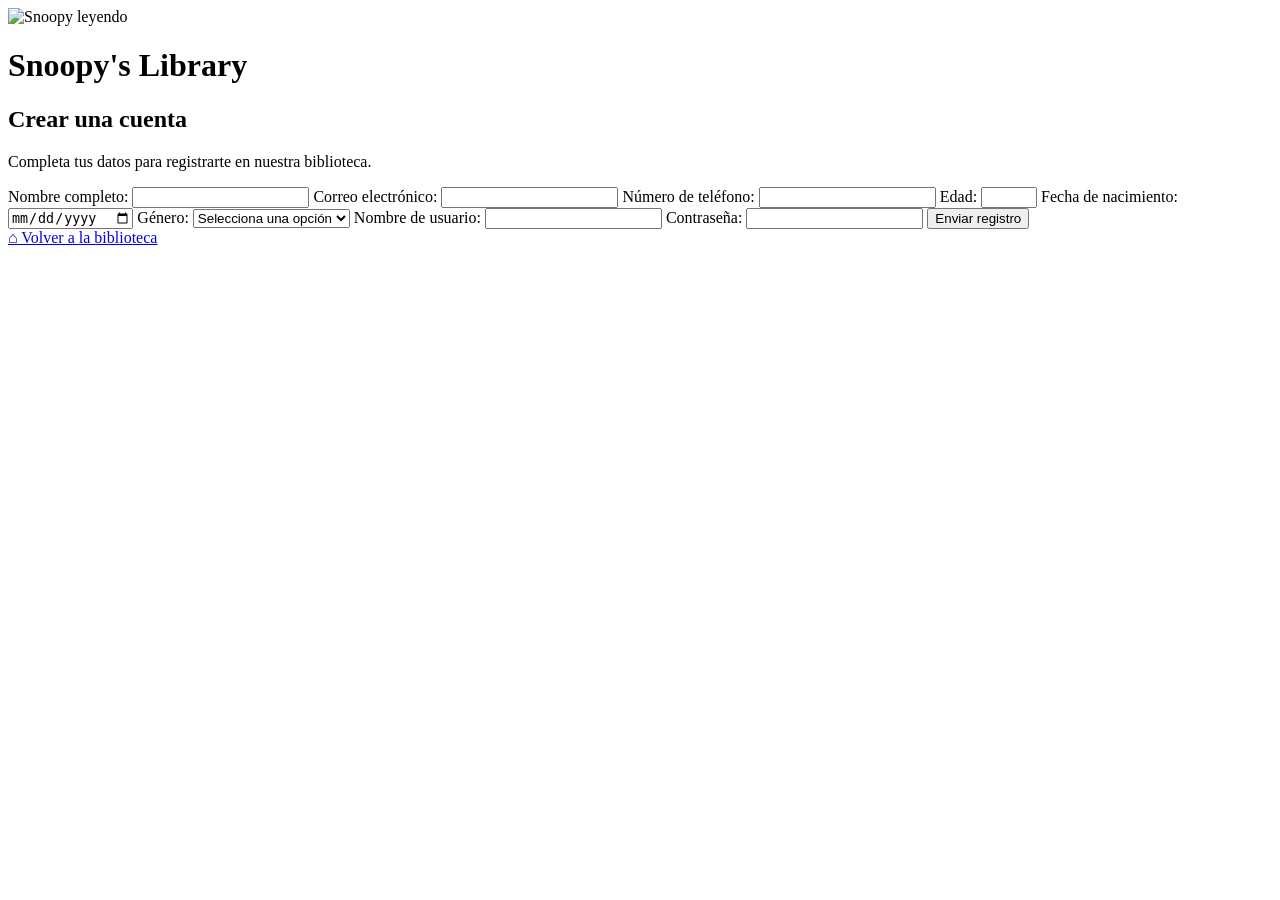
==== contacto.html @ fae51761 "Add files via upload" ====
<!DOCTYPE html>
<html lang="es">
<head>
    <meta charset="UTF-8">
    <meta name="viewport" content="width=device-width, initial-scale=1.0">
    <title>Registro | Snoopy's Library</title>

    <link rel="stylesheet" href="css/contacto.css">
</head>

<body>
    <main class="contact-section">

        <header class="form-header">
            <img src="img/snoopy.jpg"
                 alt="Snoopy leyendo"
                 class="logo">

            <h1>Snoopy's Library</h1>
            <h2>Crear una cuenta</h2>

            <p>Completa tus datos para registrarte en nuestra biblioteca.</p>
        </header>

        <form class="contact-form" action="guardar.php" method="POST">

            <label for="nombre">Nombre completo:</label>
            <input type="text" id="nombre" name="nombre"
                   maxlength="100" autocomplete="name" required>

            <label for="email">Correo electrónico:</label>
            <input type="email" id="email" name="email"
                   maxlength="150" autocomplete="email" required>

            <label for="numero">Número de teléfono:</label>
            <input type="tel" id="numero" name="numero"
                   maxlength="20" autocomplete="tel" required>

            <label for="edad">Edad:</label>
            <input type="number" id="edad" name="edad"
                   min="1" max="120" required>

            <label for="fecha_nacimiento">Fecha de nacimiento:</label>
            <input type="date" id="fecha_nacimiento"
                   name="fecha_nacimiento" required>

            <label for="genero">Género:</label>
            <select id="genero" name="genero" required>
                <option value="">Selecciona una opción</option>
                <option value="Femenino">Femenino</option>
                <option value="Masculino">Masculino</option>
                <option value="Otro">Otro</option>
                <option value="Prefiero no decirlo">Prefiero no decirlo</option>
            </select>

            <label for="usuario">Nombre de usuario:</label>
            <input type="text" id="usuario" name="usuario"
                   maxlength="30" autocomplete="username" required>

            <label for="contrasena">Contraseña:</label>
            <input type="password" id="contrasena" name="contrasena"
                   minlength="8" maxlength="72"
                   autocomplete="new-password" required>

            <button type="submit">Enviar registro</button>

        </form>

        <a href="Ej4.html" class="home-link">
            ⌂ Volver a la biblioteca
        </a>

    </main>
</body>
</html>
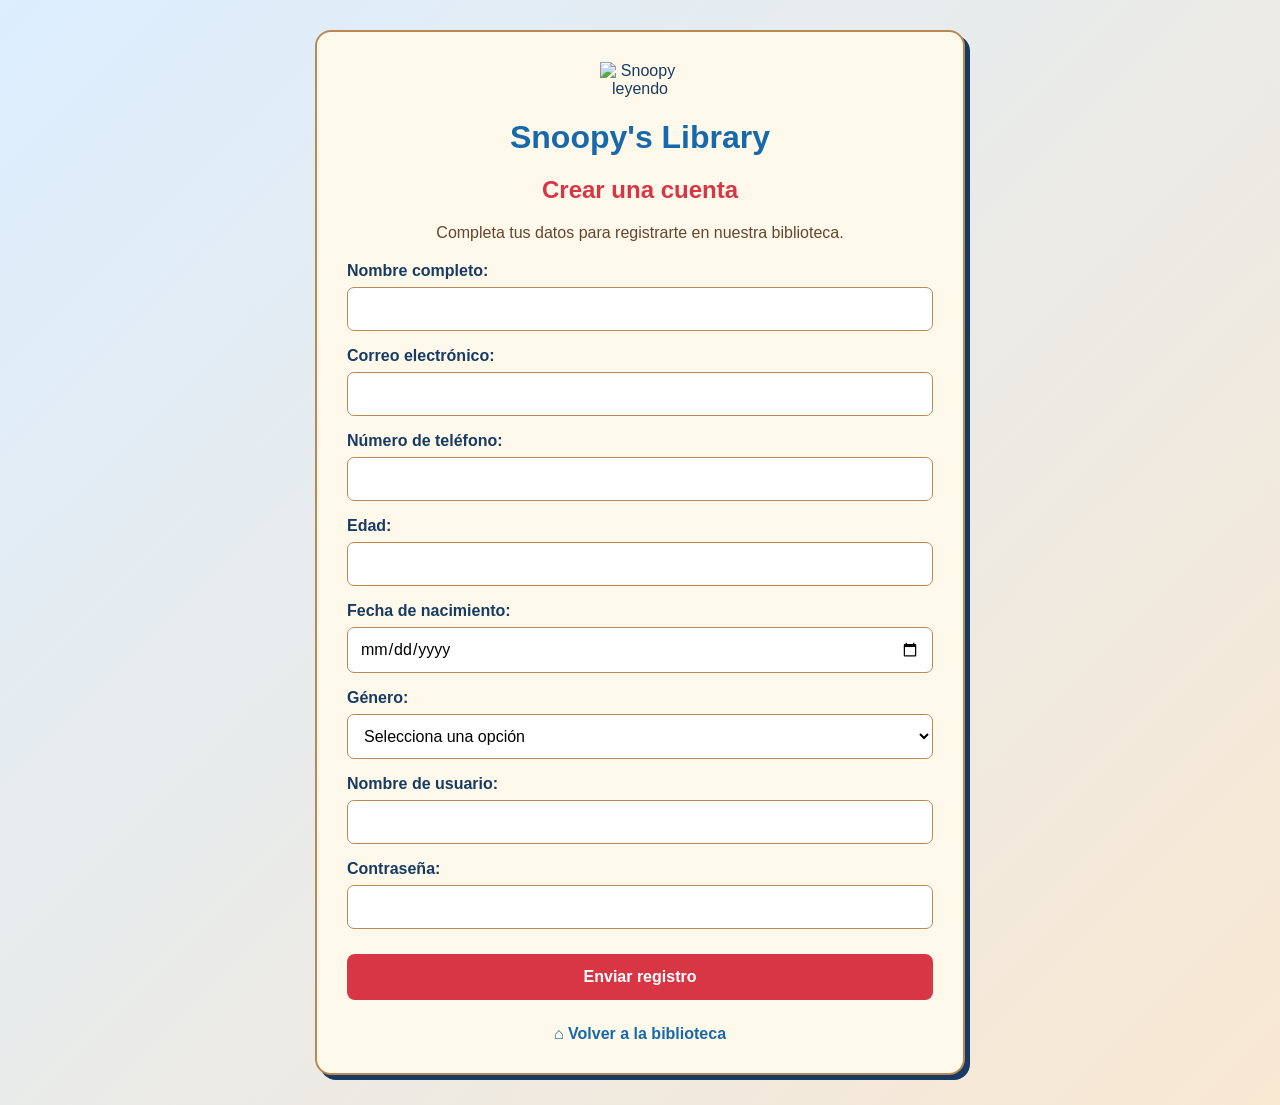
==== commit 898db4f5: "Fix HTML encoding in contacto.html" ====
--- a/contacto.html
+++ b/contacto.html
@@ -6,7 +6,7 @@
     <meta name="viewport" content="width=device-width, initial-scale=1.0">
     <title>Registro | Snoopy's Library</title>
 
-    <link rel="stylesheet" href="css/contacto.css">
+    <link rel="stylesheet" href="contacto.css">
 </head>
 
 <body>
@@ -67,7 +67,7 @@
 
         </form>
 
-        <a href="Ej4.html" class="home-link">
+        <a href="index.html" class="home-link">
             ⌂ Volver a la biblioteca
         </a>
 
--- a/contacto.css
+++ b/contacto.css
@@ -0,0 +1,120 @@
+
+
+* {
+    box-sizing: border-box;
+}
+
+body {
+    margin: 0;
+    min-height: 100vh;
+    padding: 30px 15px;
+    background: linear-gradient(135deg, #DCEEFF, #F9E8D2);
+    font-family: 'Segoe UI', Tahoma, sans-serif;
+    color: #173B63;
+}
+
+.contact-section {
+    width: 100%;
+    max-width: 650px;
+    margin: 0 auto;
+    padding: 30px;
+    background-color: #FFF9EC;
+    border: 2px solid #B88955;
+    border-radius: 16px;
+    box-shadow: 5px 5px 0 #173B63;
+}
+
+.form-header {
+    text-align: center;
+}
+
+.form-header .logo {
+    width: 80px;
+    height: auto;
+    display: block;
+    margin: 0 auto 10px;
+}
+
+
+
+
+.form-header h1 {
+    color: #1769AA;
+    margin-bottom: 8px;
+}
+
+.form-header h2 {
+    color: #D93645;
+    margin-bottom: 10px;
+}
+
+.form-header p {
+    color: #65452F;
+    line-height: 1.6;
+}
+
+.contact-form label {
+    display: block;
+    margin: 16px 0 7px;
+    font-weight: 600;
+}
+
+.contact-form input,
+.contact-form select {
+    display: block;
+    width: 100%;
+    padding: 12px;
+    border: 1px solid #B88955;
+    border-radius: 7px;
+    background-color: #FFFFFF;
+    font: inherit;
+}
+
+.contact-form input:focus,
+.contact-form select:focus {
+    outline: 2px solid #1769AA;
+    border-color: #1769AA;
+}
+
+.contact-form button {
+    display: block;
+    width: 100%;
+    margin-top: 25px;
+    padding: 14px;
+    border: none;
+    border-radius: 8px;
+    background-color: #D93645;
+    color: #FFFFFF;
+    font-size: 16px;
+    font-weight: bold;
+    cursor: pointer;
+}
+
+.contact-form button:hover {
+    background-color: #B92535;
+}
+
+.home-link {
+    display: block;
+    width: fit-content;
+    margin: 25px auto 0;
+    color: #1769AA;
+    text-decoration: none;
+    font-weight: 600;
+}
+
+.home-link:hover {
+    text-decoration: underline;
+    color: #173B63;
+}
+
+@media (max-width: 480px) {
+    .contact-section {
+        padding: 20px;
+    }
+
+    .form-header h1 {
+        font-size: 24px;
+    }
+}
+
